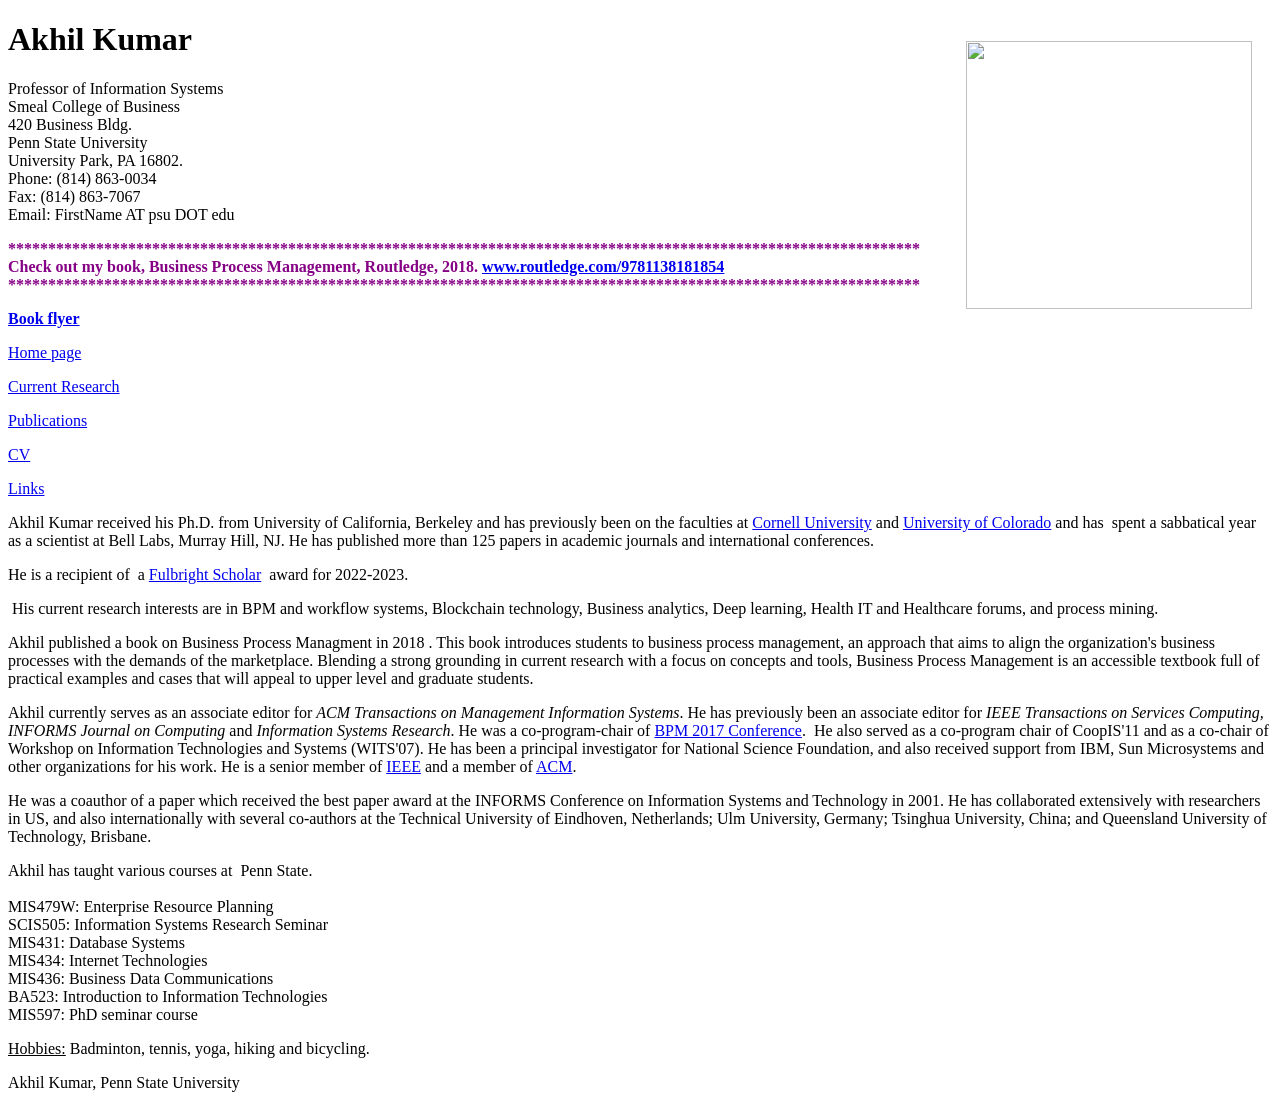
==== index.html @ b7f389f2 "Add files via upload" ====
<!DOCTYPE HTML PUBLIC "-//W3C//DTD HTML 4.01 Transitional//EN"
"http://www.w3.org/TR/html4/loose.dtd">
<html>
<head>
<title>Akhil Kumar</title>
<meta http-equiv="Content-Type" content="text/html; charset=iso-8859-1">
<link rel="stylesheet" href="screen3.css" type="text/css" />
<style type="text/css">
<!--
.style1 {font-family: Calibri}
-->
</style>
</head>

<body>
<div id="wrap">
  <div id = "header">
  <img border=0 width=286 height=268
  src="akhil-aug2011.jpg" v:shapes="_x0000_s1025" style="float:right;padding:20;margin:20px;" />
  <h1 class="style1">Akhil Kumar</h1>
  <p class="style1">
   Professor of Information Systems<br/>
Smeal College of Business<br/>
420 Business Bldg. <br/>
Penn State University <br/>
University Park, PA 16802.<br/>
Phone: (814) 863-0034<br/>
Fax: (814) 863-7067<br/>
Email: FirstName AT psu DOT edu </p>
  </div>
  <p>
<center></center>
  <strong><font class="color" color="#850085"> ******************************************************************************************************************<br>
Check out my book, Business Process Management, Routledge, 2018. <a href="http://www.routledge.com/9781138181854">www.routledge.com/9781138181854</a>&nbsp;<br>
******************************************************************************************************************</font>
  <p><a href="BOOK-FLYER-Feb2018.pdf">Book flyer</a></p>
  </strong>
	  
	  <strong>      </strong>
    </p>
  <div id = "content-left">
  <p ><span class="style1"><a href="index.html">Home page</a></span></p>
<p class="style1" > <a href="current.html">Current Research</a> </strong></u></p>
<p class="style1" ><a style="text-decoration: underline; text-underline: single" href="pubs.html">Publications</a></span></u></b></p>
<p class="style1"><a href="vita-2019-web.pdf">CV</a></p>
<p class="style1" ><a href="links.html">Links</a></p>
</div>
  <div id = "content-center">
    <p class="style1">Akhil Kumar  received his Ph.D. from University of California, Berkeley and has previously been on the faculties at <a href="http://www.cornell.edu">Cornell University</a> and <a href="http://www.colorado.edu">University of Colorado</a> and has &nbsp;spent a sabbatical year as a scientist at Bell 
      Labs, Murray Hill, NJ. He has published more than 125 papers in academic journals and 
      international conferences. </p>
    <p class="style1">He  is a recipient of&nbsp; a <a href="https://fulbrightscholars.org/us-scholar-awards">Fulbright Scholar</a> &nbsp;award for 2022-2023.&nbsp; &nbsp;</p>
    <p class="style1">&nbsp;His current research interests are in BPM and workflow systems, Blockchain technology, Business analytics, Deep learning, Health IT and Healthcare forums, and process mining.</p>
<p class="style1">Akhil published a book on Business Process Managment in 2018 . This book introduces students to business process management, an approach that aims to align the organization's business processes with the demands of the marketplace. Blending a strong grounding in current research with a focus on concepts and tools, Business Process Management is an accessible textbook full of practical examples and cases that will appeal to upper level and graduate students.&nbsp;</p>
<p class="style1">Akhil currently serves as an associate editor for <em>ACM Transactions on Management Information Systems</em>. He has previously been  an associate editor for <em>IEEE Transactions on Services Computing,</em> <em> INFORMS Journal on Computing </em>and<em> Information Systems Research</em>. 
      He was a co-program-chair of <a href="https://bpm2017.cs.upc.edu/">BPM 2017 
        Conference</a>.&nbsp; He also served as a co-program chair of CoopIS'11 and as a co-chair of Workshop on Information Technologies and Systems (WITS'07). He has been a principal investigator for National Science Foundation, 
      and also received support from IBM, Sun Microsystems and other organizations for his work. 
      He is a senior member of <a href="http://www.ieee.org">IEEE</a> and a member of <a href="http://www.acm.org">ACM</a>. </p>
<p class="style1">He was a coauthor of a paper which received the best paper award at the INFORMS Conference on Information Systems and Technology in 2001. He has collaborated extensively with researchers in US, and also internationally with several co-authors at the Technical University of Eindhoven, Netherlands; Ulm University, Germany; Tsinghua University, China; and Queensland University of Technology, Brisbane. </p>
    <p class="style1"> Akhil  has taught various  courses at&nbsp; Penn State. <br>
    <br>
    MIS479W: Enterprise Resource Planning<br>
    SCIS505: Information Systems Research Seminar <br>
    MIS431: Database Systems <br>
    MIS434: Internet Technologies <br>
    MIS436: Business Data Communications <br>
    BA523: Introduction to Information Technologies <br>
    MIS597: PhD seminar course <br>
    </p>
<p class="style1" ><u>Hobbies:</u> Badminton, tennis, yoga, hiking 
and bicycling.</p>
</div>
  
  <div id ="footer">
    <p> Akhil Kumar, Penn State University </p>
    
  </div>
</div>
</body>

<body>
</body>
</html>
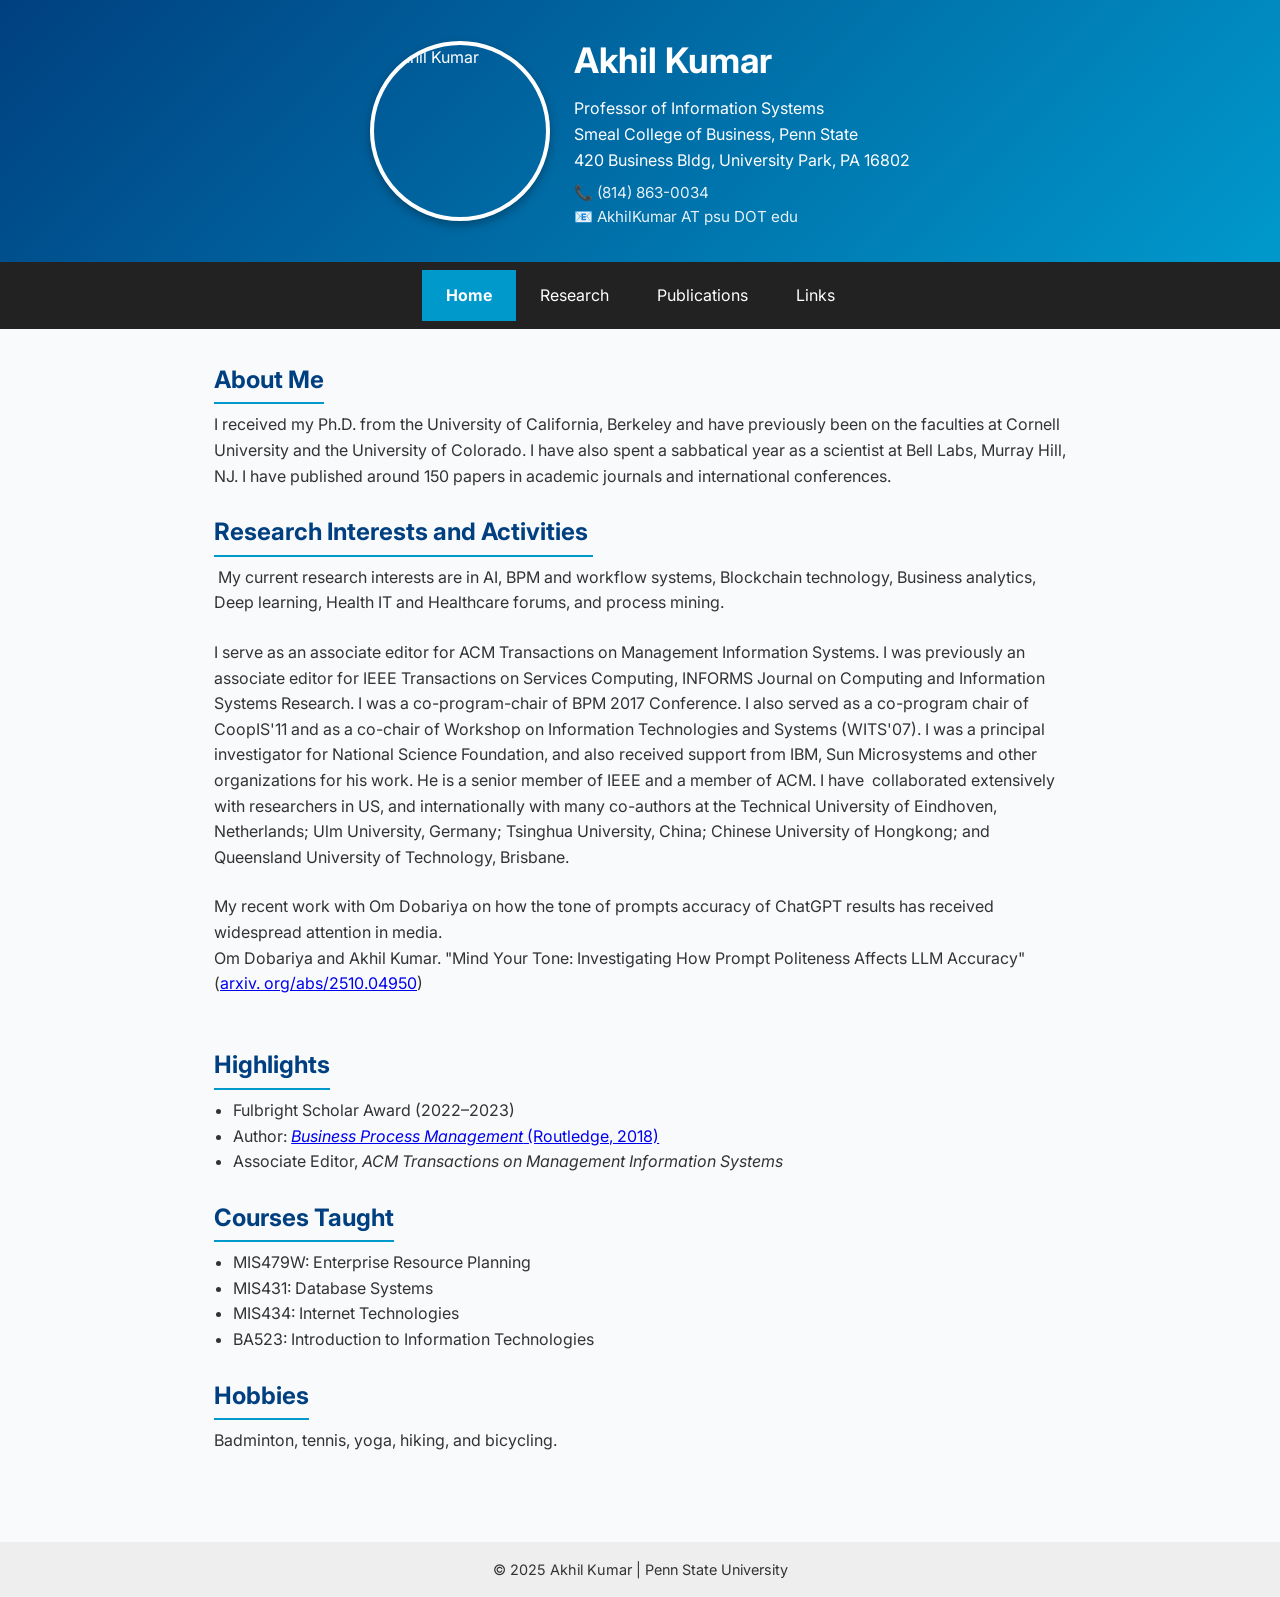
==== commit 41fca7b4: "Add files via upload" ====
--- a/index.html
+++ b/index.html
@@ -1,84 +1,87 @@
-<!DOCTYPE HTML PUBLIC "-//W3C//DTD HTML 4.01 Transitional//EN"
-"http://www.w3.org/TR/html4/loose.dtd">
-<html>
+<!DOCTYPE html>
+<html lang="en">
 <head>
-<title>Akhil Kumar</title>
-<meta http-equiv="Content-Type" content="text/html; charset=iso-8859-1">
-<link rel="stylesheet" href="screen3.css" type="text/css" />
-<style type="text/css">
-<!--
-.style1 {font-family: Calibri}
--->
-</style>
+  <meta charset="UTF-8">
+  <meta name="viewport" content="width=device-width, initial-scale=1.0">
+  <title>Akhil Kumar | Penn State</title>
+  <link href="https://fonts.googleapis.com/css2?family=Inter:wght@400;600&display=swap" rel="stylesheet">
+  <link rel="stylesheet" href="style.css">
 </head>
+<body>
+  <!-- Header -->
+  <header class="header">
+    <div class="header-container">
+      <img src="Akhil-Smeal2025.jpg" alt="Akhil Kumar" class="profile-img" />
+      <div>
+        <h1>Akhil Kumar</h1>
+        <p>
+          Professor of Information Systems<br>
+          Smeal College of Business, Penn State<br>
+          420 Business Bldg, University Park, PA 16802
+        </p>
+        <p class="contact">
+          📞 (814) 863-0034 <br>
+          📧 AkhilKumar AT psu DOT edu
+        </p>
+      </div>
+    </div>
+  </header>
 
-<body>
-<div id="wrap">
-  <div id = "header">
-  <img border=0 width=286 height=268
-  src="akhil-aug2011.jpg" v:shapes="_x0000_s1025" style="float:right;padding:20;margin:20px;" />
-  <h1 class="style1">Akhil Kumar</h1>
-  <p class="style1">
-   Professor of Information Systems<br/>
-Smeal College of Business<br/>
-420 Business Bldg. <br/>
-Penn State University <br/>
-University Park, PA 16802.<br/>
-Phone: (814) 863-0034<br/>
-Fax: (814) 863-7067<br/>
-Email: FirstName AT psu DOT edu </p>
-  </div>
-  <p>
-<center></center>
-  <strong><font class="color" color="#850085"> ******************************************************************************************************************<br>
-Check out my book, Business Process Management, Routledge, 2018. <a href="http://www.routledge.com/9781138181854">www.routledge.com/9781138181854</a>&nbsp;<br>
-******************************************************************************************************************</font>
-  <p><a href="BOOK-FLYER-Feb2018.pdf">Book flyer</a></p>
-  </strong>
-	  
-	  <strong>      </strong>
-    </p>
-  <div id = "content-left">
-  <p ><span class="style1"><a href="index.html">Home page</a></span></p>
-<p class="style1" > <a href="current.html">Current Research</a> </strong></u></p>
-<p class="style1" ><a style="text-decoration: underline; text-underline: single" href="pubs.html">Publications</a></span></u></b></p>
-<p class="style1"><a href="vita-2019-web.pdf">CV</a></p>
-<p class="style1" ><a href="links.html">Links</a></p>
-</div>
-  <div id = "content-center">
-    <p class="style1">Akhil Kumar  received his Ph.D. from University of California, Berkeley and has previously been on the faculties at <a href="http://www.cornell.edu">Cornell University</a> and <a href="http://www.colorado.edu">University of Colorado</a> and has &nbsp;spent a sabbatical year as a scientist at Bell 
-      Labs, Murray Hill, NJ. He has published more than 125 papers in academic journals and 
-      international conferences. </p>
-    <p class="style1">He  is a recipient of&nbsp; a <a href="https://fulbrightscholars.org/us-scholar-awards">Fulbright Scholar</a> &nbsp;award for 2022-2023.&nbsp; &nbsp;</p>
-    <p class="style1">&nbsp;His current research interests are in BPM and workflow systems, Blockchain technology, Business analytics, Deep learning, Health IT and Healthcare forums, and process mining.</p>
-<p class="style1">Akhil published a book on Business Process Managment in 2018 . This book introduces students to business process management, an approach that aims to align the organization's business processes with the demands of the marketplace. Blending a strong grounding in current research with a focus on concepts and tools, Business Process Management is an accessible textbook full of practical examples and cases that will appeal to upper level and graduate students.&nbsp;</p>
-<p class="style1">Akhil currently serves as an associate editor for <em>ACM Transactions on Management Information Systems</em>. He has previously been  an associate editor for <em>IEEE Transactions on Services Computing,</em> <em> INFORMS Journal on Computing </em>and<em> Information Systems Research</em>. 
-      He was a co-program-chair of <a href="https://bpm2017.cs.upc.edu/">BPM 2017 
-        Conference</a>.&nbsp; He also served as a co-program chair of CoopIS'11 and as a co-chair of Workshop on Information Technologies and Systems (WITS'07). He has been a principal investigator for National Science Foundation, 
-      and also received support from IBM, Sun Microsystems and other organizations for his work. 
-      He is a senior member of <a href="http://www.ieee.org">IEEE</a> and a member of <a href="http://www.acm.org">ACM</a>. </p>
-<p class="style1">He was a coauthor of a paper which received the best paper award at the INFORMS Conference on Information Systems and Technology in 2001. He has collaborated extensively with researchers in US, and also internationally with several co-authors at the Technical University of Eindhoven, Netherlands; Ulm University, Germany; Tsinghua University, China; and Queensland University of Technology, Brisbane. </p>
-    <p class="style1"> Akhil  has taught various  courses at&nbsp; Penn State. <br>
-    <br>
-    MIS479W: Enterprise Resource Planning<br>
-    SCIS505: Information Systems Research Seminar <br>
-    MIS431: Database Systems <br>
-    MIS434: Internet Technologies <br>
-    MIS436: Business Data Communications <br>
-    BA523: Introduction to Information Technologies <br>
-    MIS597: PhD seminar course <br>
-    </p>
-<p class="style1" ><u>Hobbies:</u> Badminton, tennis, yoga, hiking 
-and bicycling.</p>
-</div>
-  
-  <div id ="footer">
-    <p> Akhil Kumar, Penn State University </p>
-    
-  </div>
-</div>
-</body>
+  <!-- Navigation -->
+  <nav class="navbar">
+    <a href="index.html" class="active">Home</a>
+    <a href="current.html">Research</a>
+    <a href="pubs.html">Publications</a>
+    <a href="links.html">Links</a>
+  </nav>
 
-<body>
+  <!-- Main Content -->
+  <main class="content">
+    <section>
+      <h2>About Me</h2>
+      <p> I received my Ph.D. from the University of California, Berkeley and have previously 
+        been on the faculties at Cornell University and the University of Colorado. I have 
+        also spent a sabbatical year as a scientist at Bell Labs, Murray Hill, NJ. I have 
+        published around 150 papers in academic journals and international conferences. </p>
+      <h2>Research Interests and Activities&nbsp;</h2>
+      <p>&nbsp;My current research interests are in AI, BPM and workflow systems, Blockchain technology, Business analytics, Deep learning, Health IT and Healthcare forums, and process mining.</p>
+      <p>I serve as an associate editor for ACM Transactions on Management Information Systems. I was previously  an associate editor for IEEE Transactions on Services Computing, INFORMS Journal on Computing and Information Systems Research. I was a co-program-chair of BPM 2017 Conference. I also served as a co-program chair of CoopIS'11 and as a co-chair of Workshop on Information Technologies and Systems (WITS'07). I was a principal investigator for National Science Foundation, and also received support from IBM, Sun Microsystems and other organizations for his work. He is a senior member of IEEE and a member of ACM.&nbsp;I have&nbsp; collaborated extensively with researchers in US, and  internationally with many co-authors at the Technical University of Eindhoven, Netherlands; Ulm University, Germany; Tsinghua University, China; Chinese University of Hongkong; and Queensland University of Technology, Brisbane.</p>
+      <p>My recent work with Om Dobariya on how the tone of prompts accuracy of ChatGPT results has received widespread attention in media.<br>
+        Om Dobariya and Akhil Kumar. "Mind Your Tone: Investigating How Prompt Politeness Affects LLM Accuracy" (<a href="arxiv. org/abs/2510.04950">arxiv. org/abs/2510.04950</a>)<br>
+<br>
+      </p>
+</section>
+
+    <section>
+      <h2>Highlights</h2>
+      <ul>
+        <li>Fulbright Scholar Award (2022–2023)</li>
+        <li>Author: <a href="http://www.routledge.com/9781138181854" target="_blank">
+          <em>Business Process Management</em> (Routledge, 2018)</a></li>
+        <li>Associate Editor, <em>ACM Transactions on Management Information Systems<br>
+         </em></li>
+      </ul>
+    </section>
+
+    <section>
+      <h2>Courses Taught</h2>
+      <ul>
+        <li>MIS479W: Enterprise Resource Planning</li>
+        <li>MIS431: Database Systems</li>
+        <li>MIS434: Internet Technologies</li>
+        <li>BA523: Introduction to Information Technologies</li>
+      </ul>
+    </section>
+
+    <section>
+      <h2>Hobbies</h2>
+      <p>Badminton, tennis, yoga, hiking, and bicycling.</p>
+    </section>
+  </main>
+
+  <!-- Footer -->
+  <footer class="footer">
+    <p>&copy; 2025 Akhil Kumar | Penn State University</p>
+  </footer>
 </body>
 </html>
--- a/style.css
+++ b/style.css
@@ -0,0 +1,105 @@
+/* General Reset */
+* {
+  margin: 0;
+  padding: 0;
+  box-sizing: border-box;
+}
+
+body {
+  font-family: 'Inter', sans-serif;
+  background: #f9fafc;
+  color: #333;
+  line-height: 1.6;
+}
+
+/* Header */
+.header {
+  background: linear-gradient(135deg, #004080, #0099cc);
+  color: white;
+  padding: 2rem 1rem;
+}
+
+.header-container {
+  display: flex;
+  align-items: center;
+  justify-content: center;
+  flex-wrap: wrap;
+  gap: 1.5rem;
+}
+
+.profile-img {
+  width: 180px;
+  height: 180px;
+  border-radius: 50%;
+  border: 4px solid white;
+  object-fit: cover;
+  box-shadow: 0 4px 10px rgba(0,0,0,0.3);
+}
+
+.header h1 {
+  font-size: 2.2rem;
+  margin-bottom: 0.5rem;
+}
+
+.contact {
+  margin-top: 0.5rem;
+  font-size: 0.95rem;
+  opacity: 0.9;
+}
+
+/* Navbar */
+.navbar {
+  display: flex;
+  justify-content: center;
+  background: #222;
+  padding: 0.5rem 0;
+}
+
+.navbar a {
+  color: white;
+  padding: 0.8rem 1.5rem;
+  text-decoration: none;
+  transition: background 0.3s, transform 0.2s;
+}
+
+.navbar a:hover {
+  background: #444;
+  transform: translateY(-2px);
+}
+
+.navbar .active {
+  background: #0099cc;
+  font-weight: bold;
+}
+
+/* Content */
+.content {
+  max-width: 900px;
+  margin: auto;
+  padding: 2rem 1.5rem;
+}
+
+.content h2 {
+  margin-bottom: 0.5rem;
+  color: #004080;
+  border-bottom: 2px solid #0099cc;
+  display: inline-block;
+  padding-bottom: 0.2rem;
+}
+
+.content p, .content ul {
+  margin-bottom: 1.5rem;
+}
+
+ul {
+  padding-left: 1.2rem;
+}
+
+/* Footer */
+.footer {
+  text-align: center;
+  padding: 1rem;
+  background: #eee;
+  font-size: 0.9rem;
+  margin-top: 2rem;
+}
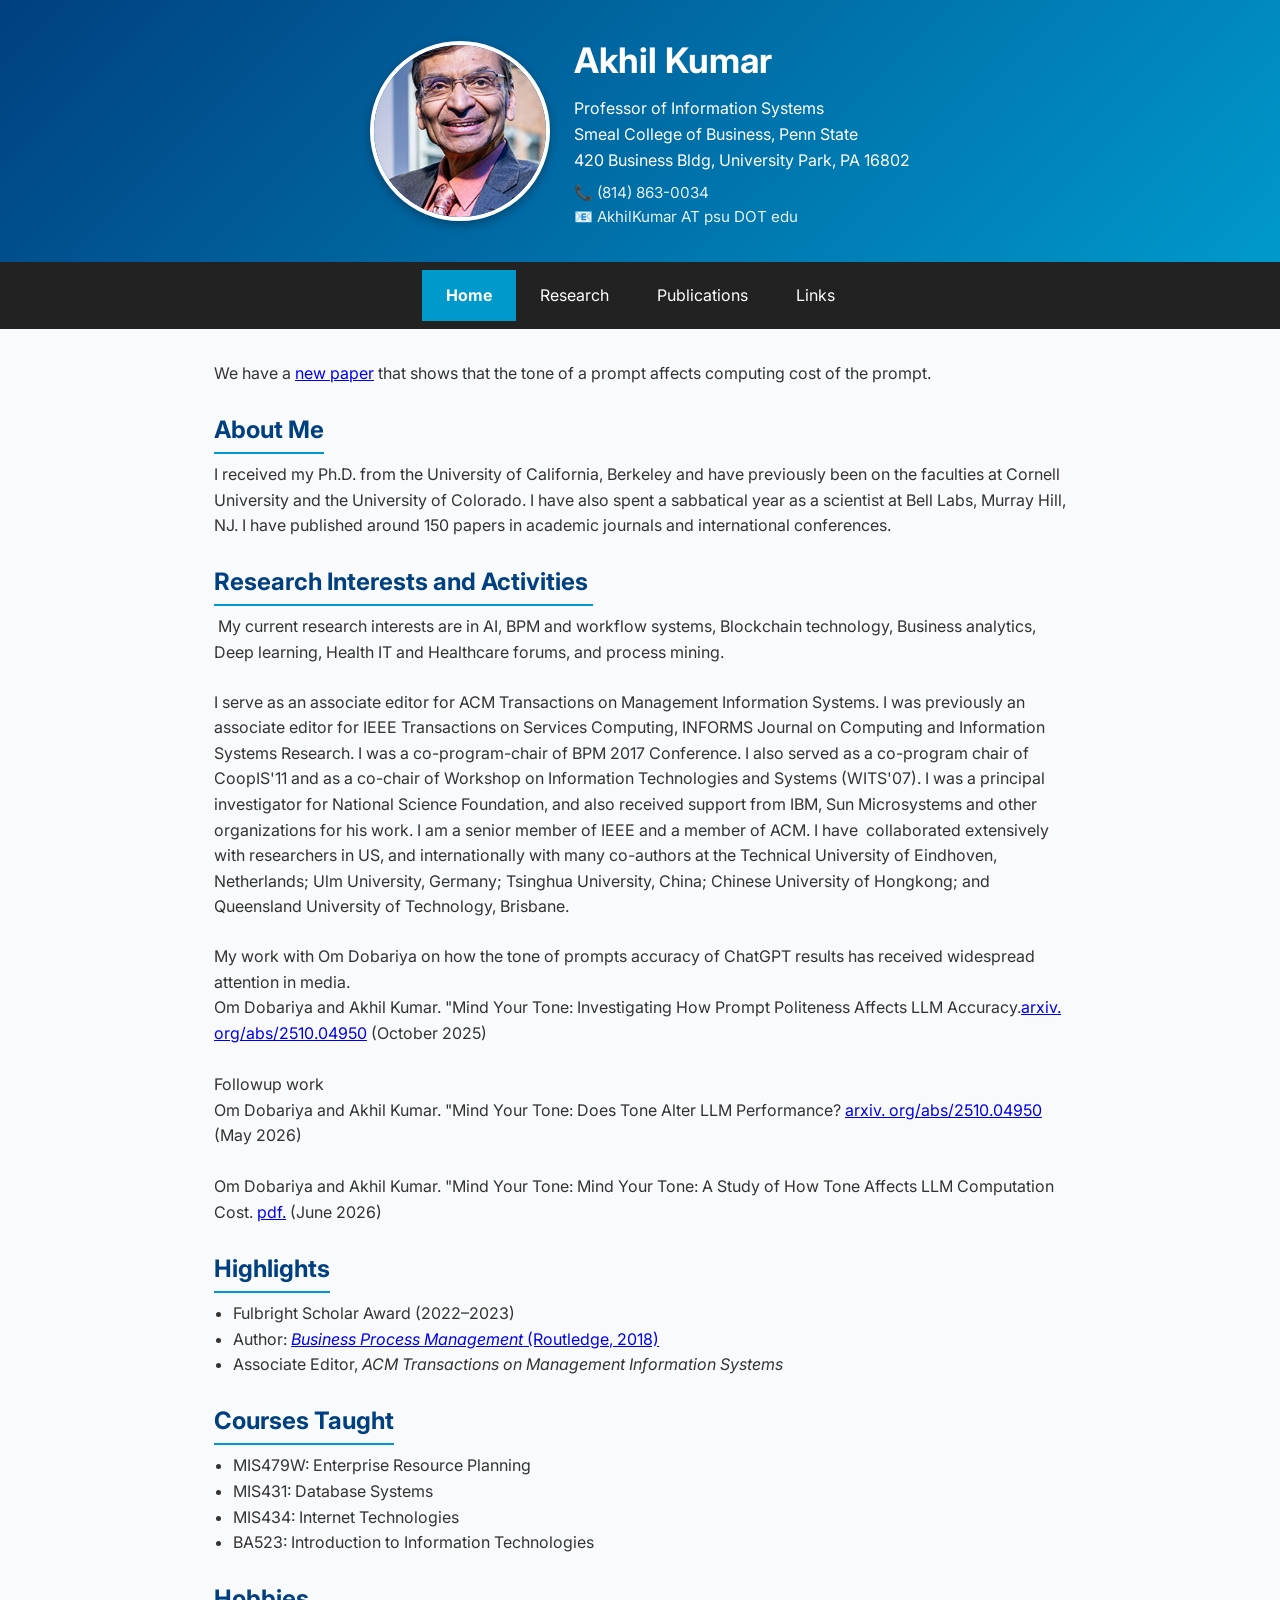
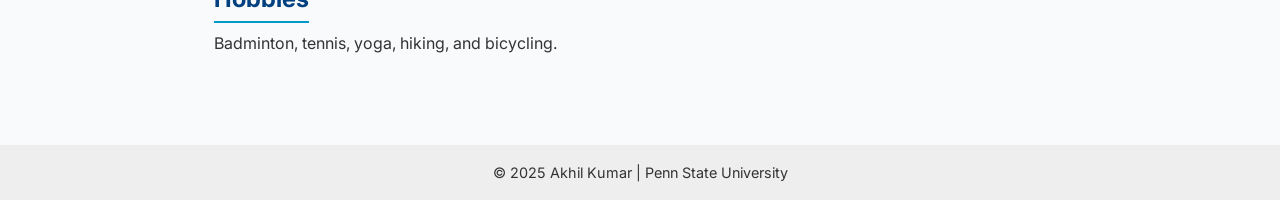
==== commit 6c99dea1: "Add files via upload" ====
--- a/index.html
+++ b/index.html
@@ -37,6 +37,7 @@
 
   <!-- Main Content -->
   <main class="content">
+  <p>We have a  <a href="Paper9-arXiv.pdf" target="_blank">new paper</a> that shows that the tone of a prompt affects computing cost of the prompt.</p>
     <section>
       <h2>About Me</h2>
       <p> I received my Ph.D. from the University of California, Berkeley and have previously 
@@ -45,10 +46,17 @@
         published around 150 papers in academic journals and international conferences. </p>
       <h2>Research Interests and Activities&nbsp;</h2>
       <p>&nbsp;My current research interests are in AI, BPM and workflow systems, Blockchain technology, Business analytics, Deep learning, Health IT and Healthcare forums, and process mining.</p>
-      <p>I serve as an associate editor for ACM Transactions on Management Information Systems. I was previously  an associate editor for IEEE Transactions on Services Computing, INFORMS Journal on Computing and Information Systems Research. I was a co-program-chair of BPM 2017 Conference. I also served as a co-program chair of CoopIS'11 and as a co-chair of Workshop on Information Technologies and Systems (WITS'07). I was a principal investigator for National Science Foundation, and also received support from IBM, Sun Microsystems and other organizations for his work. He is a senior member of IEEE and a member of ACM.&nbsp;I have&nbsp; collaborated extensively with researchers in US, and  internationally with many co-authors at the Technical University of Eindhoven, Netherlands; Ulm University, Germany; Tsinghua University, China; Chinese University of Hongkong; and Queensland University of Technology, Brisbane.</p>
-      <p>My recent work with Om Dobariya on how the tone of prompts accuracy of ChatGPT results has received widespread attention in media.<br>
-        Om Dobariya and Akhil Kumar. "Mind Your Tone: Investigating How Prompt Politeness Affects LLM Accuracy" (<a href="arxiv. org/abs/2510.04950">arxiv. org/abs/2510.04950</a>)<br>
+      <p>I serve as an associate editor for ACM Transactions on Management Information Systems. I was previously  an associate editor for IEEE Transactions on Services Computing, INFORMS Journal on Computing and Information Systems Research. I was a co-program-chair of BPM 2017 Conference. I also served as a co-program chair of CoopIS'11 and as a co-chair of Workshop on Information Technologies and Systems (WITS'07). I was a principal investigator for National Science Foundation, and also received support from IBM, Sun Microsystems and other organizations for his work. I am a senior member of IEEE and a member of ACM.&nbsp;I have&nbsp; collaborated extensively with researchers in US, and  internationally with many co-authors at the Technical University of Eindhoven, Netherlands; Ulm University, Germany; Tsinghua University, China; Chinese University of Hongkong; and Queensland University of Technology, Brisbane.</p>
+      <p>My  work with Om Dobariya on how the tone of prompts accuracy of ChatGPT results has received widespread attention in media.<br>
+        Om Dobariya and Akhil Kumar. "Mind Your Tone: Investigating How Prompt Politeness Affects LLM Accuracy.<a href="arxiv. org/abs/2510.04950">arxiv. org/abs/2510.04950</a> (October 2025)<br>
 <br>
+Followup work<br>
+ 
+        Om Dobariya and Akhil Kumar. "Mind Your Tone: Does Tone Alter LLM Performance? <a href="arxiv. org/abs/2510.04950">arxiv. org/abs/2510.04950</a> (May 2026)<br>
+		<br>
+        Om Dobariya and Akhil Kumar. "Mind Your Tone: Mind Your Tone: A Study of How Tone Affects LLM Computation Cost. <a href="Paper9-arXiv.pdf" target="_blank">pdf.</a>  (June 2026)<br>
+
+
       </p>
 </section>
 
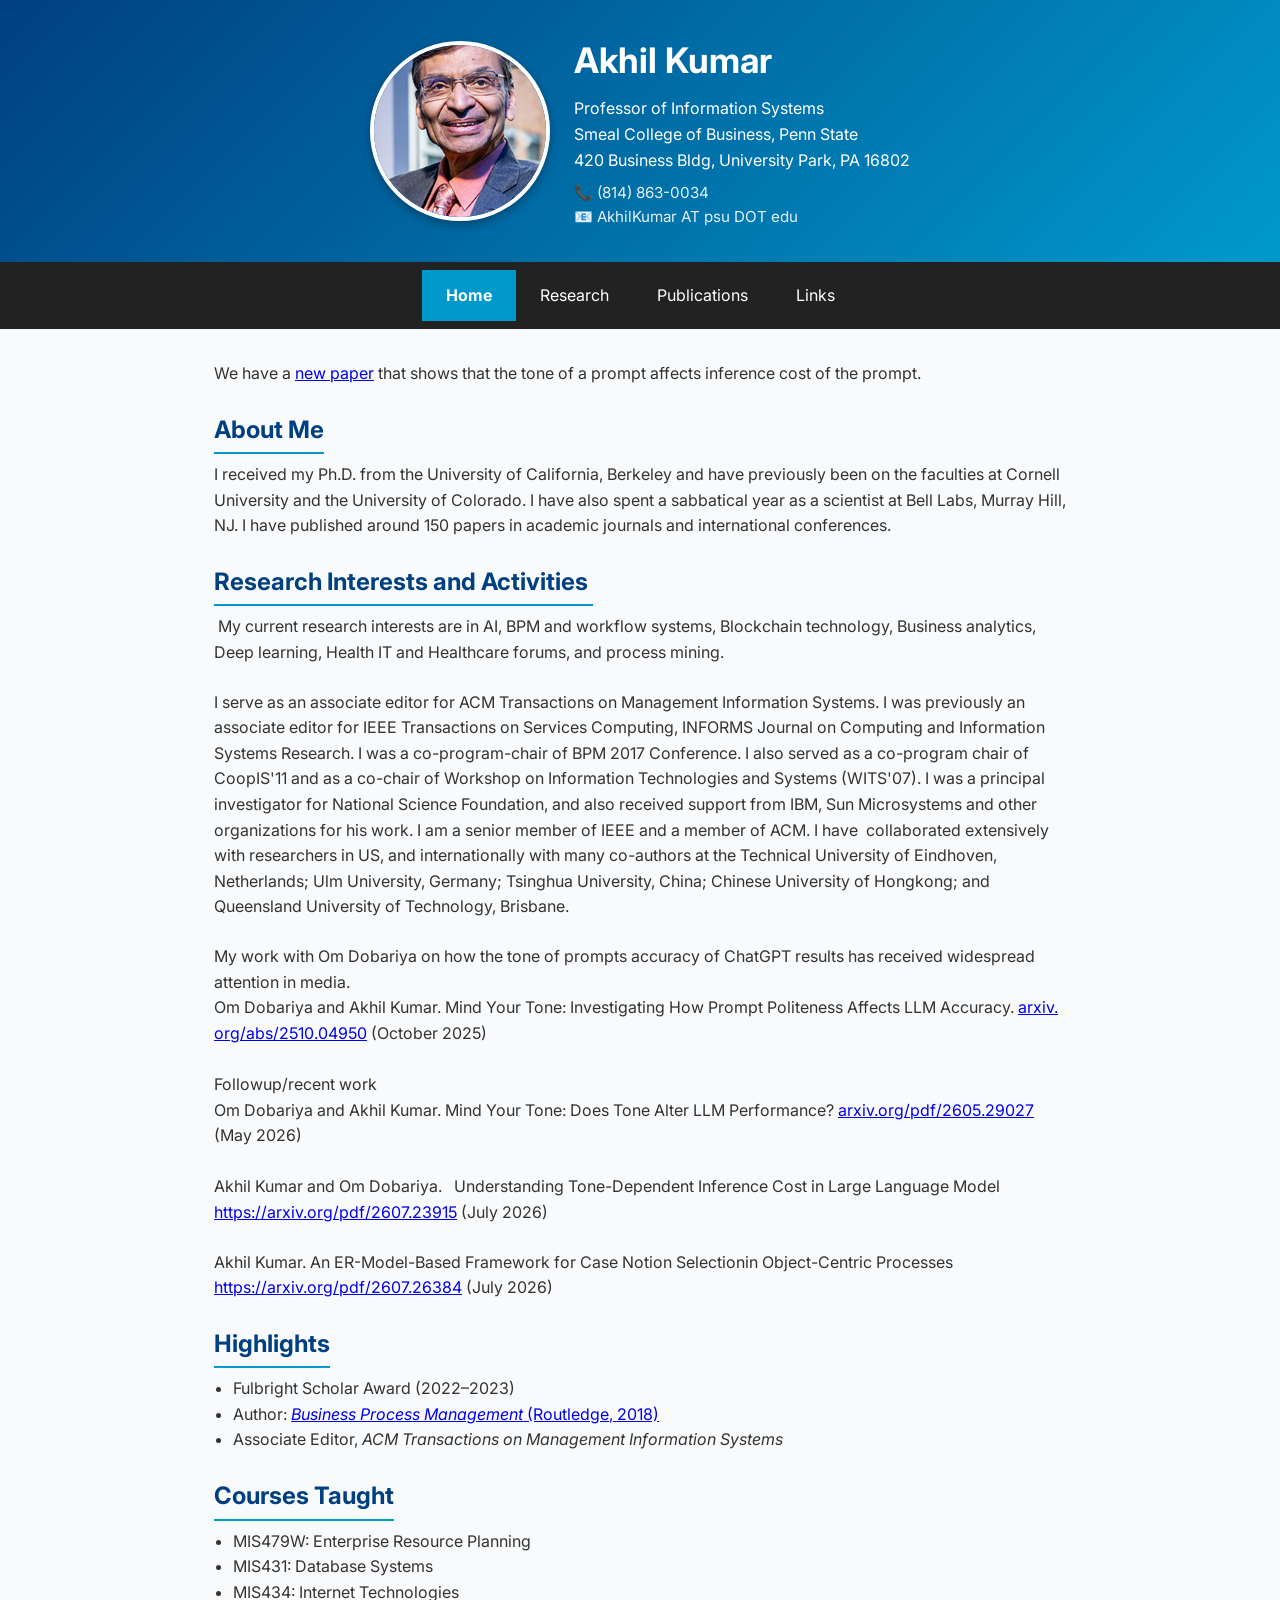
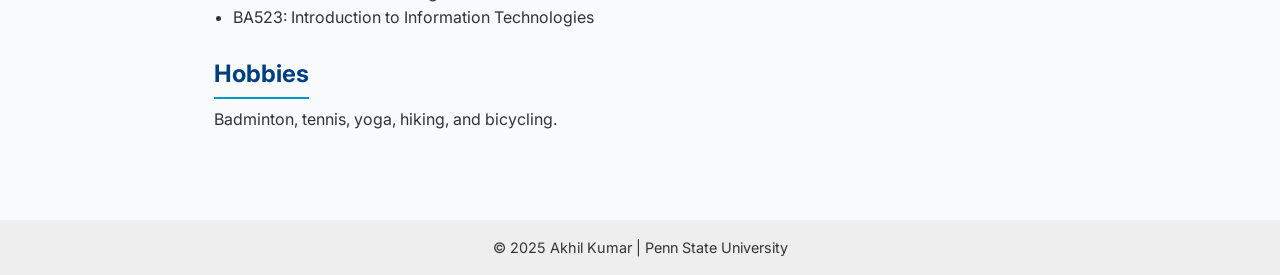
==== commit aa8b1499: "Add files via upload" ====
--- a/index.html
+++ b/index.html
@@ -37,7 +37,7 @@
 
   <!-- Main Content -->
   <main class="content">
-  <p>We have a  <a href="Paper9-arXiv.pdf" target="_blank">new paper</a> that shows that the tone of a prompt affects computing cost of the prompt.</p>
+  <p>We have a  <a href="https://arxiv.org/pdf/2607.23915" target="_blank">new paper</a> that shows that the tone of a prompt affects inference cost of the prompt.</p>
     <section>
       <h2>About Me</h2>
       <p> I received my Ph.D. from the University of California, Berkeley and have previously 
@@ -48,18 +48,18 @@
       <p>&nbsp;My current research interests are in AI, BPM and workflow systems, Blockchain technology, Business analytics, Deep learning, Health IT and Healthcare forums, and process mining.</p>
       <p>I serve as an associate editor for ACM Transactions on Management Information Systems. I was previously  an associate editor for IEEE Transactions on Services Computing, INFORMS Journal on Computing and Information Systems Research. I was a co-program-chair of BPM 2017 Conference. I also served as a co-program chair of CoopIS'11 and as a co-chair of Workshop on Information Technologies and Systems (WITS'07). I was a principal investigator for National Science Foundation, and also received support from IBM, Sun Microsystems and other organizations for his work. I am a senior member of IEEE and a member of ACM.&nbsp;I have&nbsp; collaborated extensively with researchers in US, and  internationally with many co-authors at the Technical University of Eindhoven, Netherlands; Ulm University, Germany; Tsinghua University, China; Chinese University of Hongkong; and Queensland University of Technology, Brisbane.</p>
       <p>My  work with Om Dobariya on how the tone of prompts accuracy of ChatGPT results has received widespread attention in media.<br>
-        Om Dobariya and Akhil Kumar. "Mind Your Tone: Investigating How Prompt Politeness Affects LLM Accuracy.<a href="arxiv. org/abs/2510.04950">arxiv. org/abs/2510.04950</a> (October 2025)<br>
-<br>
-Followup work<br>
- 
-        Om Dobariya and Akhil Kumar. "Mind Your Tone: Does Tone Alter LLM Performance? <a href="arxiv. org/abs/2510.04950">arxiv. org/abs/2510.04950</a> (May 2026)<br>
-		<br>
-        Om Dobariya and Akhil Kumar. "Mind Your Tone: Mind Your Tone: A Study of How Tone Affects LLM Computation Cost. <a href="Paper9-arXiv.pdf" target="_blank">pdf.</a>  (June 2026)<br>
+        Om Dobariya and Akhil Kumar. Mind Your Tone: Investigating How Prompt Politeness Affects LLM Accuracy.&nbsp;<a href="arxiv. org/abs/2510.04950">arxiv. org/abs/2510.04950</a> (October 2025)<br>
+  <br>
+        Followup/recent work<br>
+        Om Dobariya and Akhil Kumar.  Mind Your Tone: Does Tone Alter LLM Performance? <a href="https://arxiv.org/pdf/2605.29027">arxiv.org/pdf/2605.29027</a> (May 2026)<br>
+  <br>
+        Akhil Kumar and Om Dobariya.&nbsp; &nbsp;Understanding Tone-Dependent Inference Cost in Large Language Model&nbsp; &nbsp; <a href="https://arxiv.org/pdf/2607.23915">https://arxiv.org/pdf/2607.23915</a><a href="Paper9-arXiv.pdf" target="_blank"></a> (July 2026)<br>
+      </p>
+      <p>Akhil Kumar. An ER-Model-Based Framework for Case Notion Selectionin Object-Centric Processes 
+        <a href="https://arxiv.org/pdf/2607.26384">https://arxiv.org/pdf/2607.26384</a>      (July 2026)    </p>
+    </section>
 
-
-      </p>
-</section>
-
+    <section> </section>
     <section>
       <h2>Highlights</h2>
       <ul>
